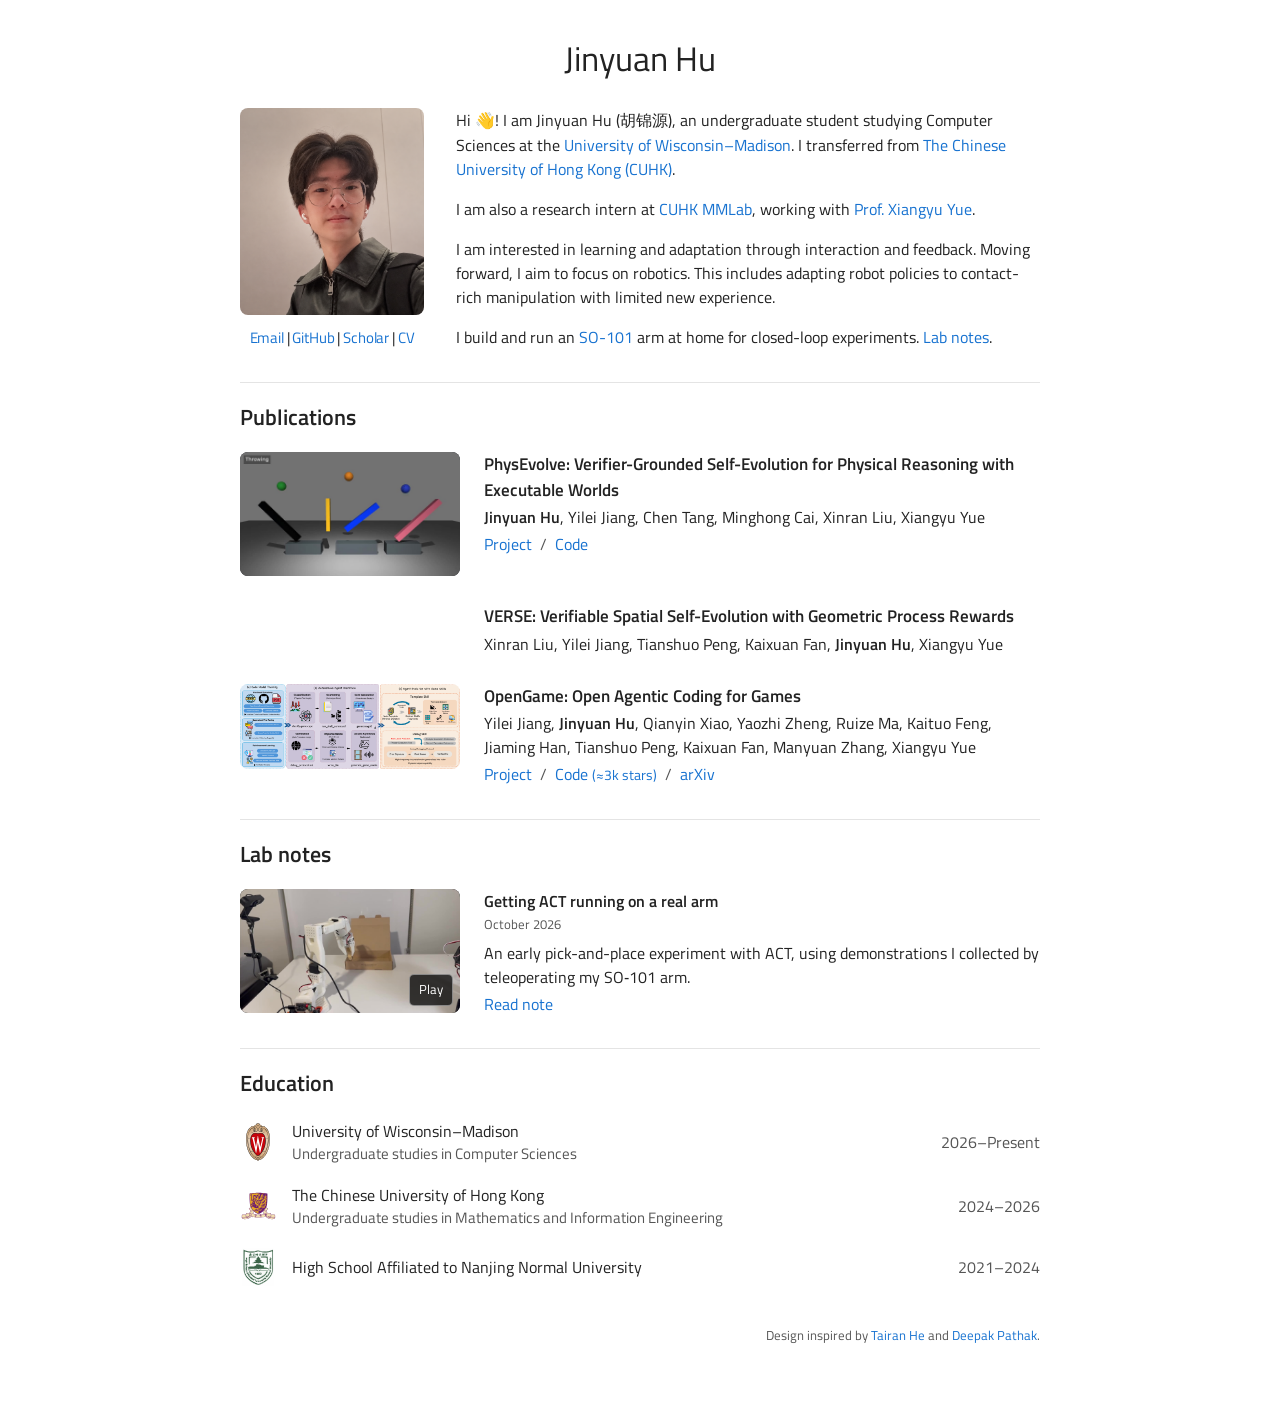
==== index.html @ 400b4111 "Keep lab note teaser compact and move details to its own page" ====
<!doctype html>
<html lang="en">
  <head>
    <meta charset="utf-8">
    <meta name="viewport" content="width=device-width, initial-scale=1">
    <meta name="description" content="Jinyuan Hu (胡锦源), undergraduate student in Computer Sciences at the University of Wisconsin–Madison. Publications, robotics lab notes, and education.">
    <meta name="color-scheme" content="light">
    <title>Jinyuan Hu | 胡锦源</title>
    <link rel="stylesheet" href="./style.css?v=20261027-note-page">
    <script src="./previews.js?v=20261027-note-page" defer></script>
  </head>
  <body>
    <main>
      <header class="profile">
        <h1><span class="english-name">Jinyuan Hu</span></h1>
        <div class="profile-content">
          <div class="profile-photo">
            <img class="portrait" src="./assets/jinyuan-hu-retouched.png" alt="Jinyuan Hu" width="1122" height="1402">
            <p class="contact"><a href="mailto:jhu489@wisc.edu">Email</a> <span aria-hidden="true">|</span> <a href="https://github.com/yelonhu">GitHub</a> <span aria-hidden="true">|</span> <a href="https://scholar.google.com/citations?user=PdNg6lgAAAAJ&amp;hl=en" aria-label="Google Scholar">Scholar</a> <span aria-hidden="true">|</span> <a href="./assets/cv.pdf?v=20261026">CV</a></p>
          </div>
          <div class="bio">
            <p>Hi <span aria-hidden="true">👋</span>! I am Jinyuan Hu (<span class="chinese-name" lang="zh-Hans">胡锦源</span>), an undergraduate student studying Computer Sciences at the <a href="https://www.wisc.edu/">University of Wisconsin–Madison</a>. I transferred from <a href="https://www.cuhk.edu.hk/english/">The Chinese University of Hong Kong (CUHK)</a>.</p>
            <p>I am also a research intern at <a href="https://mmlab.ie.cuhk.edu.hk/">CUHK MMLab</a>, working with <a href="https://xyue.io/">Prof. Xiangyu Yue</a>.</p>
            <p>I am interested in learning and adaptation through interaction and feedback. Moving forward, I aim to focus on robotics. This includes adapting robot policies to contact-rich manipulation with limited new experience.</p>
            <p class="hardware">I build and run an <a href="https://github.com/TheRobotStudio/SO-ARM100">SO-101</a> arm at home for closed-loop experiments. <a href="#lab-notes-heading">Lab notes</a>.</p>
          </div>
        </div>
      </header>

      <section aria-labelledby="publications-heading">
        <h2 id="publications-heading">Publications</h2>
        <!-- Preserve author order when updating these entries. -->
        <ul class="publications">
          <li>
            <article class="publication" aria-labelledby="physevolve-title">
              <div class="preview" data-preview data-label="PhysEvolve">
                <img class="preview-poster" src="./assets/physevolve-preview-poster.jpg" alt="PhysEvolve physical simulation preview" width="960" height="540" loading="lazy">
                <video id="physevolve-video" muted loop playsinline preload="none" poster="./assets/physevolve-preview-poster.jpg" data-src="./assets/physevolve-preview.mp4" aria-label="PhysEvolve physical simulation preview"></video>
                <button class="preview-toggle" type="button" aria-controls="physevolve-video" hidden>Play</button>
              </div>
              <div class="publication-info">
                <h3 id="physevolve-title">PhysEvolve: Verifier-Grounded Self-Evolution for Physical Reasoning with Executable Worlds</h3>
                <p class="authors"><strong>Jinyuan Hu</strong>, Yilei Jiang, Chen Tang, Minghong Cai, Xinran Liu, Xiangyu Yue</p>
                <p class="paper-links"><a href="https://yelonhu.github.io/physevolve-page/">Project</a> <span aria-hidden="true">/</span> <a href="https://github.com/yelonhu/PhysEvolve">Code</a></p>
              </div>
            </article>
          </li>
          <li>
            <article class="publication" aria-labelledby="verse-title">
              <div class="publication-info">
                <h3 id="verse-title">VERSE: Verifiable Spatial Self-Evolution with Geometric Process Rewards</h3>
                <p class="authors">Xinran Liu, Yilei Jiang, Tianshuo Peng, Kaixuan Fan, <strong>Jinyuan Hu</strong>, Xiangyu Yue</p>
              </div>
            </article>
          </li>
          <li>
            <article class="publication" aria-labelledby="opengame-title">
              <a class="preview preview-figure" href="./assets/opengame-main-figure.pdf" aria-label="View the full OpenGame method figure (PDF)">
                <img class="preview-poster" src="./assets/opengame-main-figure.png" alt="OpenGame overview: code model training, autonomous agent workflow, and game skill evolution" width="1600" height="619" loading="lazy" decoding="async">
              </a>
              <div class="publication-info">
                <h3 id="opengame-title">OpenGame: Open Agentic Coding for Games</h3>
                <p class="authors">Yilei Jiang, <strong>Jinyuan Hu</strong>, Qianyin Xiao, Yaozhi Zheng, Ruize Ma, Kaituo Feng, Jiaming Han, Tianshuo Peng, Kaixuan Fan, Manyuan Zhang, Xiangyu Yue</p>
                <p class="paper-links"><a href="https://yelonhu.github.io/OpenGame-landing-page/">Project</a> <span aria-hidden="true">/</span> <a href="https://github.com/leigest519/OpenGame">Code <small class="github-stars" aria-label="approximately three thousand GitHub stars">(≈3k stars)</small></a> <span aria-hidden="true">/</span> <a href="https://arxiv.org/abs/2604.18394" aria-label="OpenGame on arXiv">arXiv</a></p>
              </div>
            </article>
          </li>
        </ul>
      </section>

      <section class="lab-notes" aria-labelledby="lab-notes-heading">
        <h2 id="lab-notes-heading">Lab notes</h2>
        <article class="lab-note" aria-labelledby="so101-act-title">
          <div class="note-overview">
            <div class="preview" data-preview data-autoplay="false" data-label="SO-101 ACT">
              <img class="preview-poster" src="./assets/robotics/so101-act/pick-and-place.jpg" alt="SO-101 arm lifting an eraser toward a box" width="1280" height="720" loading="lazy">
              <video id="so101-video" muted playsinline preload="none" poster="./assets/robotics/so101-act/pick-and-place.jpg" data-src="./assets/robotics/so101-act/pick-and-place.mp4" aria-label="SO-101 ACT pick-and-place demonstration"></video>
              <button class="preview-toggle" type="button" aria-controls="so101-video" hidden>Play</button>
            </div>
            <div class="note-intro">
              <h3 id="so101-act-title">Getting ACT running on a real arm</h3>
              <p class="note-date"><time datetime="2026-10">October 2026</time></p>
              <p>An early pick-and-place experiment with ACT, using demonstrations I collected by teleoperating my SO&#8209;101 arm.</p>
              <p class="paper-links"><a href="./notes/so101-act.html">Read note</a></p>
            </div>
          </div>
        </article>
      </section>

      <section aria-labelledby="education-heading">
        <h2 id="education-heading">Education</h2>
        <ul class="education">
          <li>
            <img class="school-logo" src="./assets/logos/uw-madison.svg" alt="" width="36" height="38" loading="lazy">
            <div>
              <h3>University of Wisconsin–Madison</h3>
              <p>Undergraduate studies in Computer Sciences</p>
            </div>
            <p class="dates">2026–Present</p>
          </li>
          <li>
            <img class="school-logo" src="./assets/logos/cuhk.svg" alt="" width="36" height="38" loading="lazy">
            <div>
              <h3>The Chinese University of Hong Kong</h3>
              <p>Undergraduate studies in Mathematics and Information Engineering</p>
            </div>
            <p class="dates">2024–2026</p>
          </li>
          <li>
            <img class="school-logo" src="./assets/logos/nsfz.svg" alt="" width="36" height="38" loading="lazy">
            <div>
              <h3>High School Affiliated to Nanjing Normal University</h3>
            </div>
            <p class="dates">2021–2024</p>
          </li>
        </ul>
      </section>
      <footer class="site-footer">
        <p>Design inspired by <a href="https://tairanhe.com/">Tairan He</a> and <a href="https://www.cs.cmu.edu/~dpathak/">Deepak Pathak</a>.</p>
      </footer>
    </main>
  </body>
</html>
---- style.css ----
/* Titillium Web from Google Fonts; license: assets/fonts/OFL.txt. */
@font-face {
  font-family: "Titillium Web";
  src: url("./assets/fonts/TitilliumWeb-Regular.ttf") format("truetype");
  font-style: normal;
  font-weight: 400;
  font-display: swap;
}

@font-face {
  font-family: "Titillium Web";
  src: url("./assets/fonts/TitilliumWeb-SemiBold.ttf") format("truetype");
  font-style: normal;
  font-weight: 600;
  font-display: swap;
}

:root {
  color-scheme: light;
  font-family: "Titillium Web", Verdana, Helvetica, sans-serif;
  font-size: 16px;
  line-height: 1.5;
  color: #222;
  background: #fff;
  -webkit-text-size-adjust: 100%;
  text-size-adjust: 100%;
}

* {
  box-sizing: border-box;
}

body {
  margin: 0;
}

main {
  max-width: 848px;
  margin: 36px auto 56px;
  padding: 0 24px;
  overflow-wrap: break-word;
}

h1, h2, h3, p {
  margin: 0;
}

h1 {
  display: flex;
  align-items: baseline;
  justify-content: center;
  flex-wrap: wrap;
  gap: 4px 10px;
  margin-bottom: 28px;
  color: #222;
  font-family: "Titillium Web", Verdana, Helvetica, sans-serif;
  font-size: 34px;
  line-height: 1.3;
  font-weight: 400;
}

.english-name,
.chinese-name {
  white-space: nowrap;
}

.chinese-name {
  font-family: "Songti SC", "STSong", "Noto Serif CJK SC", "Noto Serif SC", "SimSun", serif;
  font-size: 1em;
  font-weight: 400;
  letter-spacing: 0;
  color: inherit;
}

.profile-content {
  display: grid;
  grid-template-columns: 184px minmax(0, 1fr);
  align-items: start;
  gap: 32px;
}

.profile-photo {
  width: 184px;
}

.contact {
  margin-top: 12px;
  text-align: center;
  font-size: 15px;
  letter-spacing: -0.01em;
}

.portrait {
  display: block;
  width: 100%;
  height: 207px;
  aspect-ratio: 8 / 9;
  object-fit: cover;
  object-position: center 35%;
  border-radius: 8px;
}

.bio p + p {
  margin-top: 16px;
}

a {
  color: #1772d0;
  text-decoration: none;
  text-underline-offset: 3px;
}

a:hover {
  text-decoration: underline;
}

a:focus-visible {
  outline: 2px solid #1772d0;
  outline-offset: 4px;
  border-radius: 2px;
  text-decoration: underline;
}

section {
  margin-top: 32px;
  padding-top: 20px;
  border-top: 1px solid #e4e4e4;
}

h2 {
  margin-bottom: 20px;
  color: #222;
  font-size: 22px;
  line-height: 1.35;
  font-weight: 600;
}

h3 {
  font-size: 16px;
  line-height: 1.5;
  font-weight: 600;
}

ul {
  margin: 0;
  padding: 0;
  list-style: none;
}

.publications li + li {
  margin-top: 28px;
}

.publication h3 {
  font-size: 17px;
}

.publication,
.note-overview {
  display: grid;
  grid-template-columns: 220px minmax(0, 1fr);
  align-items: start;
  gap: 24px;
}

.publication-info {
  grid-column: 2;
  min-width: 0;
}

.preview {
  position: relative;
  width: 100%;
  aspect-ratio: 16 / 9;
  overflow: hidden;
  border-radius: 8px;
  background: #191b20;
  isolation: isolate;
}

.preview-poster,
.preview video {
  display: block;
  position: absolute;
  inset: 0;
  width: 100%;
  height: 100%;
  object-fit: contain;
}

.preview video {
  visibility: hidden;
}

.preview.has-frame video {
  visibility: visible;
}

.preview-figure {
  display: block;
  aspect-ratio: 928 / 359;
  background: #fff;
}

.preview-figure:focus-visible {
  outline: 2px solid #1772d0;
  outline-offset: 4px;
}

.preview-toggle {
  position: absolute;
  right: 7px;
  bottom: 7px;
  min-width: 44px;
  min-height: 32px;
  padding: 3px 8px;
  border: 1px solid #ffffff70;
  border-radius: 5px;
  color: #fff;
  background: #111c;
  font: 13px/1.2 "Titillium Web", sans-serif;
  cursor: pointer;
}

.preview-toggle:hover {
  background: #111;
}

.preview-toggle:focus-visible {
  outline: 2px solid #fff;
  outline-offset: 2px;
}

@media (prefers-reduced-motion: reduce) {
  .preview:not([data-autoplay="false"]).has-frame video,
  .preview:not([data-autoplay="false"]) .preview-toggle {
    visibility: hidden;
  }
}

.authors {
  margin-top: 2px;
}

strong {
  font-weight: 600;
}

.venue {
  margin-top: 2px;
  color: #555;
  font-style: normal;
}

.paper-links {
  margin-top: 3px;
}

.paper-links span {
  margin: 0 4px;
  color: #555;
}

.github-stars {
  font-size: 0.9em;
  white-space: nowrap;
}

.note-media {
  min-width: 0;
  margin: 0;
}

.note-media video {
  display: block;
  width: 100%;
  height: auto;
  aspect-ratio: 16 / 9;
  border-radius: 8px;
  background: #191b20;
}

.note-media figcaption,
.note-date,
.note-footnote {
  color: #555;
  font-size: 13px;
  line-height: 1.5;
}

.note-media figcaption {
  margin-top: 6px;
}

.note-date {
  margin: 2px 0 6px;
}

.note-intro h3 {
  margin: 0;
}

.note-media video:focus-visible {
  outline: 2px solid #1772d0;
  outline-offset: 4px;
  border-radius: 2px;
}

.note-back {
  margin-bottom: 28px;
  font-size: 15px;
}

.note-page h1 {
  display: block;
  margin: 8px 0 14px;
  text-align: left;
  font-size: 28px;
}

.note-main-video {
  max-width: 600px;
  margin: 24px auto 0;
}

.note-earlier-video {
  max-width: 400px;
  margin-top: 20px;
}

.note-parameters {
  display: grid;
  grid-template-columns: 90px minmax(0, 1fr);
  gap: 14px 20px;
  margin: 0;
}

.note-parameters dt {
  color: #555;
}

.note-parameters dd {
  margin: 0;
}

.note-footnote {
  margin-top: 16px;
}

.education li {
  display: grid;
  grid-template-columns: 36px minmax(0, 1fr) auto;
  align-items: center;
  gap: 4px 16px;
}

.school-logo {
  display: block;
  width: 36px;
  height: 38px;
  object-fit: contain;
  justify-self: center;
}

.education li + li {
  margin-top: 18px;
}

.education li > div {
  min-width: 0;
}

.education h3 {
  font-weight: 400;
}

.education li > div > p {
  color: #555;
  font-size: 15px;
}

.dates {
  flex-shrink: 0;
  color: #555;
  font-variant-numeric: tabular-nums;
}

.site-footer {
  margin-top: 40px;
  color: #555;
  font-size: 13px;
  text-align: right;
}

@media (max-width: 600px) {
  .note-parameters {
    grid-template-columns: minmax(0, 1fr);
    gap: 4px;
  }

  .note-parameters dd + dt {
    margin-top: 10px;
  }

  .publication,
  .note-overview {
    grid-template-columns: minmax(0, 1fr);
    gap: 14px;
  }

  .publication-info {
    grid-column: 1;
  }

  .preview {
    max-width: 400px;
  }

  main {
    margin: 28px auto 40px;
    padding: 0 20px;
  }

  h1 {
    margin-bottom: 24px;
  }

  .education li {
    grid-template-columns: 36px minmax(0, 1fr);
    column-gap: 12px;
  }

  .school-logo {
    grid-row: span 2;
  }

  .education .dates {
    grid-column: 2;
  }

  .profile-content {
    grid-template-columns: minmax(0, 1fr);
    gap: 20px;
  }

  .profile-photo {
    justify-self: center;
  }
}
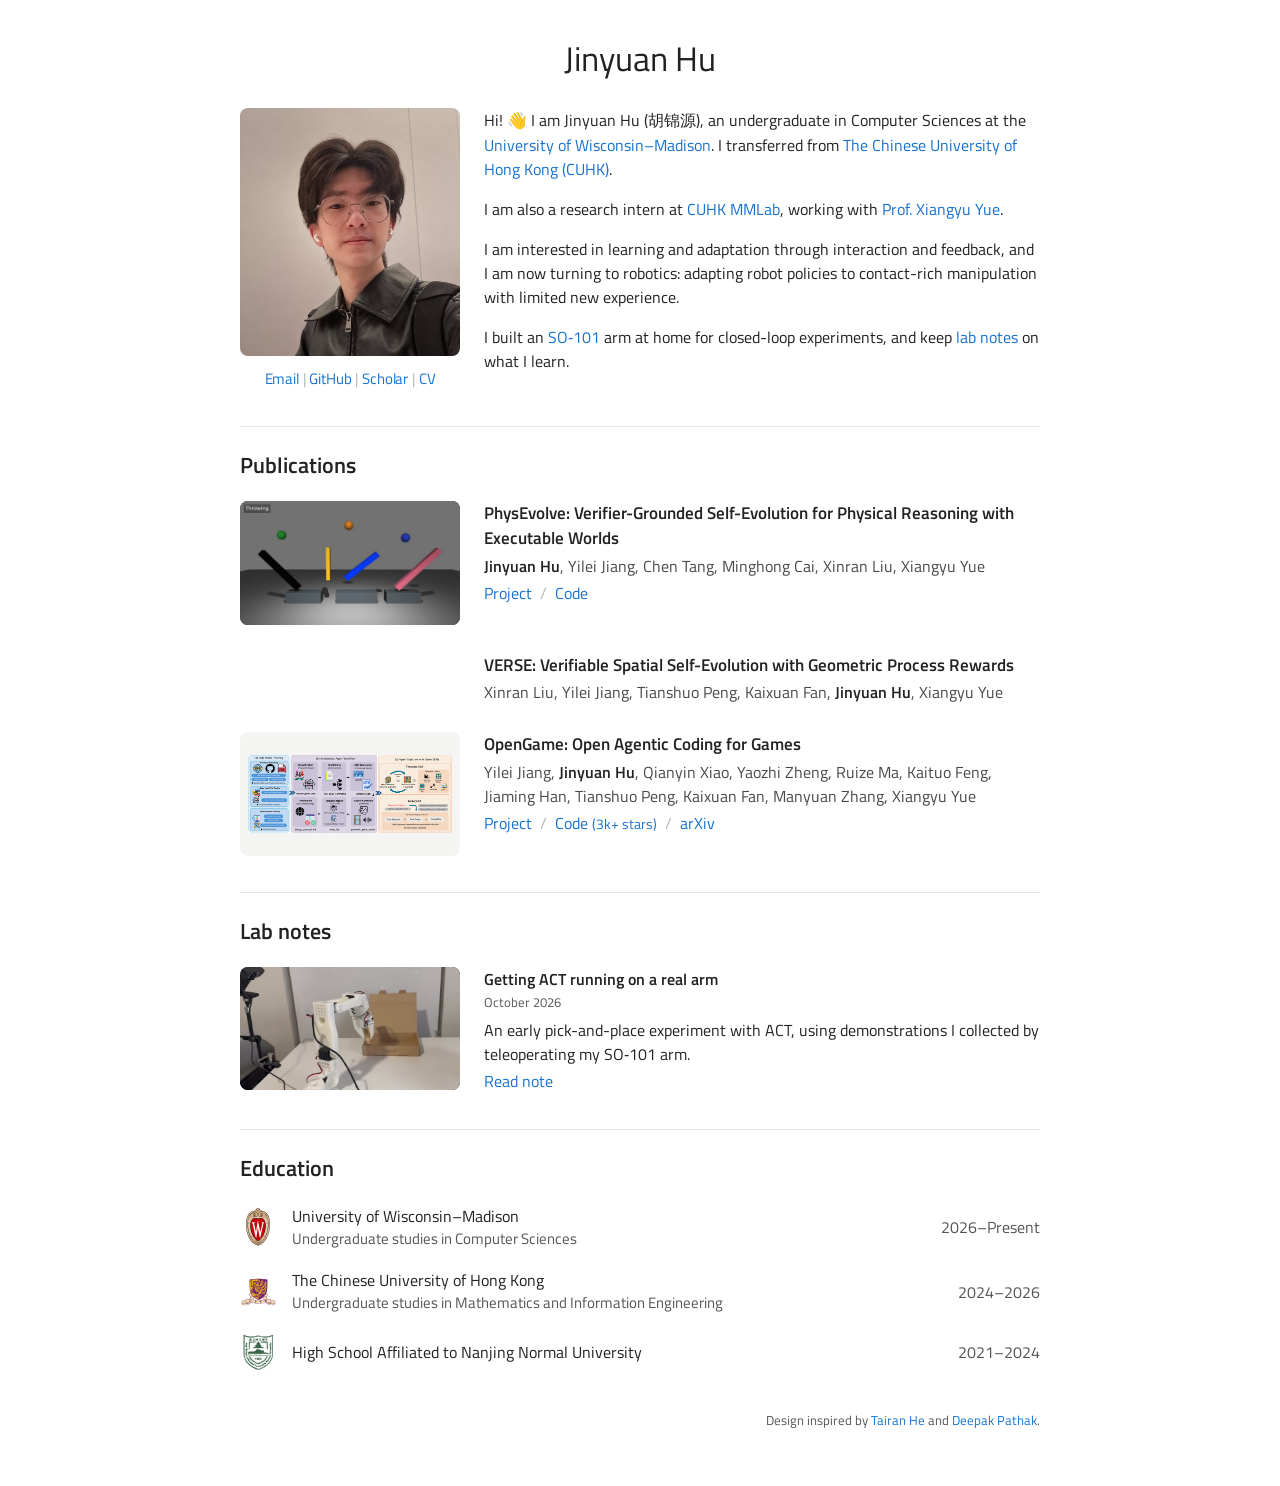
==== commit e058a47b: "Polish homepage layout, copy and media; remove unused assets - Share one 220px media column across p" ====
--- a/index.html
+++ b/index.html
@@ -3,11 +3,39 @@
   <head>
     <meta charset="utf-8">
     <meta name="viewport" content="width=device-width, initial-scale=1">
-    <meta name="description" content="Jinyuan Hu (胡锦源), undergraduate student in Computer Sciences at the University of Wisconsin–Madison. Publications, robotics lab notes, and education.">
+    <meta name="description" content="Jinyuan Hu (胡锦源), Computer Sciences undergraduate at the University of Wisconsin–Madison and research intern at CUHK MMLab. Publications, robotics lab notes, and education.">
     <meta name="color-scheme" content="light">
+    <meta name="theme-color" content="#ffffff">
     <title>Jinyuan Hu | 胡锦源</title>
-    <link rel="stylesheet" href="./style.css?v=20261027-note-page">
-    <script src="./previews.js?v=20261027-note-page" defer></script>
+    <link rel="canonical" href="https://yelonhu.github.io/">
+    <link rel="icon" href="./assets/icons/favicon-32.png" type="image/png" sizes="32x32">
+    <link rel="apple-touch-icon" href="./assets/icons/apple-touch-icon.png">
+    <meta property="og:type" content="profile">
+    <meta property="og:site_name" content="Jinyuan Hu">
+    <meta property="og:title" content="Jinyuan Hu | 胡锦源">
+    <meta property="og:description" content="Computer Sciences undergraduate at UW–Madison and research intern at CUHK MMLab.">
+    <meta property="og:url" content="https://yelonhu.github.io/">
+    <meta property="og:image" content="https://yelonhu.github.io/assets/share-card.jpg">
+    <meta property="og:image:width" content="1200">
+    <meta property="og:image:height" content="630">
+    <meta property="og:image:alt" content="Jinyuan Hu, Computer Sciences at UW–Madison and research intern at CUHK MMLab">
+    <meta name="twitter:card" content="summary_large_image">
+    <link rel="preload" href="./assets/fonts/TitilliumWeb-Regular.woff2" as="font" type="font/woff2" crossorigin>
+    <link rel="stylesheet" href="./style.css?v=20261027-polish">
+    <script src="./previews.js?v=20261027-polish" defer></script>
+    <script type="application/ld+json">
+      {
+        "@context": "https://schema.org",
+        "@type": "Person",
+        "name": "Jinyuan Hu",
+        "alternateName": "胡锦源",
+        "url": "https://yelonhu.github.io/",
+        "image": "https://yelonhu.github.io/assets/jinyuan-hu-660.jpg",
+        "email": "mailto:jhu489@wisc.edu",
+        "affiliation": { "@type": "CollegeOrUniversity", "name": "University of Wisconsin–Madison" },
+        "sameAs": ["https://github.com/yelonhu", "https://scholar.google.com/citations?user=PdNg6lgAAAAJ"]
+      }
+    </script>
   </head>
   <body>
     <main>
@@ -15,14 +43,14 @@
         <h1><span class="english-name">Jinyuan Hu</span></h1>
         <div class="profile-content">
           <div class="profile-photo">
-            <img class="portrait" src="./assets/jinyuan-hu-retouched.png" alt="Jinyuan Hu" width="1122" height="1402">
+            <img class="portrait" src="./assets/jinyuan-hu-440.jpg" srcset="./assets/jinyuan-hu-440.jpg 440w, ./assets/jinyuan-hu-660.jpg 660w" sizes="220px" alt="Jinyuan Hu" width="440" height="495" fetchpriority="high">
             <p class="contact"><a href="mailto:jhu489@wisc.edu">Email</a> <span aria-hidden="true">|</span> <a href="https://github.com/yelonhu">GitHub</a> <span aria-hidden="true">|</span> <a href="https://scholar.google.com/citations?user=PdNg6lgAAAAJ&amp;hl=en" aria-label="Google Scholar">Scholar</a> <span aria-hidden="true">|</span> <a href="./assets/cv.pdf?v=20261026">CV</a></p>
           </div>
           <div class="bio">
-            <p>Hi <span aria-hidden="true">👋</span>! I am Jinyuan Hu (<span class="chinese-name" lang="zh-Hans">胡锦源</span>), an undergraduate student studying Computer Sciences at the <a href="https://www.wisc.edu/">University of Wisconsin–Madison</a>. I transferred from <a href="https://www.cuhk.edu.hk/english/">The Chinese University of Hong Kong (CUHK)</a>.</p>
+            <p>Hi! <span aria-hidden="true">👋</span> I am Jinyuan Hu (<span class="chinese-name" lang="zh-Hans">胡锦源</span>), an undergraduate in Computer Sciences at the <a href="https://www.wisc.edu/">University of Wisconsin–Madison</a>. I transferred from <a href="https://www.cuhk.edu.hk/english/">The Chinese University of Hong Kong (CUHK)</a>.</p>
             <p>I am also a research intern at <a href="https://mmlab.ie.cuhk.edu.hk/">CUHK MMLab</a>, working with <a href="https://xyue.io/">Prof. Xiangyu Yue</a>.</p>
-            <p>I am interested in learning and adaptation through interaction and feedback. Moving forward, I aim to focus on robotics. This includes adapting robot policies to contact-rich manipulation with limited new experience.</p>
-            <p class="hardware">I build and run an <a href="https://github.com/TheRobotStudio/SO-ARM100">SO-101</a> arm at home for closed-loop experiments. <a href="#lab-notes-heading">Lab notes</a>.</p>
+            <p>I am interested in learning and adaptation through interaction and feedback, and I am now turning to robotics: adapting robot policies to contact-rich manipulation with limited new experience.</p>
+            <p class="hardware">I built an <a href="https://github.com/TheRobotStudio/SO-ARM100">SO&#8209;101</a> arm at home for closed-loop experiments, and keep <a href="#lab-notes-heading">lab notes</a> on what I learn.</p>
           </div>
         </div>
       </header>
@@ -39,7 +67,7 @@
                 <button class="preview-toggle" type="button" aria-controls="physevolve-video" hidden>Play</button>
               </div>
               <div class="publication-info">
-                <h3 id="physevolve-title">PhysEvolve: Verifier-Grounded Self-Evolution for Physical Reasoning with Executable Worlds</h3>
+                <h3 id="physevolve-title"><a href="https://yelonhu.github.io/physevolve-page/">PhysEvolve: Verifier-Grounded Self-Evolution for Physical Reasoning with Executable Worlds</a></h3>
                 <p class="authors"><strong>Jinyuan Hu</strong>, Yilei Jiang, Chen Tang, Minghong Cai, Xinran Liu, Xiangyu Yue</p>
                 <p class="paper-links"><a href="https://yelonhu.github.io/physevolve-page/">Project</a> <span aria-hidden="true">/</span> <a href="https://github.com/yelonhu/PhysEvolve">Code</a></p>
               </div>
@@ -59,9 +87,9 @@
                 <img class="preview-poster" src="./assets/opengame-main-figure.png" alt="OpenGame overview: code model training, autonomous agent workflow, and game skill evolution" width="1600" height="619" loading="lazy" decoding="async">
               </a>
               <div class="publication-info">
-                <h3 id="opengame-title">OpenGame: Open Agentic Coding for Games</h3>
+                <h3 id="opengame-title"><a href="https://yelonhu.github.io/OpenGame-landing-page/">OpenGame: Open Agentic Coding for Games</a></h3>
                 <p class="authors">Yilei Jiang, <strong>Jinyuan Hu</strong>, Qianyin Xiao, Yaozhi Zheng, Ruize Ma, Kaituo Feng, Jiaming Han, Tianshuo Peng, Kaixuan Fan, Manyuan Zhang, Xiangyu Yue</p>
-                <p class="paper-links"><a href="https://yelonhu.github.io/OpenGame-landing-page/">Project</a> <span aria-hidden="true">/</span> <a href="https://github.com/leigest519/OpenGame">Code <small class="github-stars" aria-label="approximately three thousand GitHub stars">(≈3k stars)</small></a> <span aria-hidden="true">/</span> <a href="https://arxiv.org/abs/2604.18394" aria-label="OpenGame on arXiv">arXiv</a></p>
+                <p class="paper-links"><a href="https://yelonhu.github.io/OpenGame-landing-page/">Project</a> <span aria-hidden="true">/</span> <a href="https://github.com/leigest519/OpenGame">Code <small class="github-stars" aria-label="over three thousand GitHub stars">(3k+ stars)</small></a> <span aria-hidden="true">/</span> <a href="https://arxiv.org/abs/2604.18394" aria-label="OpenGame on arXiv">arXiv</a></p>
               </div>
             </article>
           </li>
@@ -72,13 +100,13 @@
         <h2 id="lab-notes-heading">Lab notes</h2>
         <article class="lab-note" aria-labelledby="so101-act-title">
           <div class="note-overview">
-            <div class="preview" data-preview data-autoplay="false" data-label="SO-101 ACT">
-              <img class="preview-poster" src="./assets/robotics/so101-act/pick-and-place.jpg" alt="SO-101 arm lifting an eraser toward a box" width="1280" height="720" loading="lazy">
-              <video id="so101-video" muted playsinline preload="none" poster="./assets/robotics/so101-act/pick-and-place.jpg" data-src="./assets/robotics/so101-act/pick-and-place.mp4" aria-label="SO-101 ACT pick-and-place demonstration"></video>
+            <div class="preview" data-preview data-label="SO-101 ACT">
+              <img class="preview-poster" src="./assets/robotics/so101-act/teaser.jpg" alt="SO-101 arm carrying an eraser over a box" width="640" height="360" loading="lazy">
+              <video id="so101-video" muted loop playsinline preload="none" poster="./assets/robotics/so101-act/teaser.jpg" data-src="./assets/robotics/so101-act/teaser.mp4" aria-label="SO-101 ACT pick-and-place run, 1× speed"></video>
               <button class="preview-toggle" type="button" aria-controls="so101-video" hidden>Play</button>
             </div>
             <div class="note-intro">
-              <h3 id="so101-act-title">Getting ACT running on a real arm</h3>
+              <h3 id="so101-act-title"><a href="./notes/so101-act.html">Getting ACT running on a real arm</a></h3>
               <p class="note-date"><time datetime="2026-10">October 2026</time></p>
               <p>An early pick-and-place experiment with ACT, using demonstrations I collected by teleoperating my SO&#8209;101 arm.</p>
               <p class="paper-links"><a href="./notes/so101-act.html">Read note</a></p>
--- a/style.css
+++ b/style.css
@@ -1,7 +1,8 @@
 /* Titillium Web from Google Fonts; license: assets/fonts/OFL.txt. */
 @font-face {
   font-family: "Titillium Web";
-  src: url("./assets/fonts/TitilliumWeb-Regular.ttf") format("truetype");
+  src: url("./assets/fonts/TitilliumWeb-Regular.woff2") format("woff2"),
+    url("./assets/fonts/TitilliumWeb-Regular.ttf") format("truetype");
   font-style: normal;
   font-weight: 400;
   font-display: swap;
@@ -9,13 +10,16 @@
 
 @font-face {
   font-family: "Titillium Web";
-  src: url("./assets/fonts/TitilliumWeb-SemiBold.ttf") format("truetype");
+  src: url("./assets/fonts/TitilliumWeb-SemiBold.woff2") format("woff2"),
+    url("./assets/fonts/TitilliumWeb-SemiBold.ttf") format("truetype");
   font-style: normal;
   font-weight: 600;
   font-display: swap;
 }
 
 :root {
+  --media-width: 220px;
+  --media-gap: 24px;
   color-scheme: light;
   font-family: "Titillium Web", Verdana, Helvetica, sans-serif;
   font-size: 16px;
@@ -32,6 +36,12 @@
 
 body {
   margin: 0;
+}
+
+@media (prefers-reduced-motion: no-preference) {
+  html {
+    scroll-behavior: smooth;
+  }
 }
 
 main {
@@ -74,13 +84,13 @@
 
 .profile-content {
   display: grid;
-  grid-template-columns: 184px minmax(0, 1fr);
+  grid-template-columns: var(--media-width) minmax(0, 1fr);
   align-items: start;
-  gap: 32px;
+  gap: var(--media-gap);
 }
 
 .profile-photo {
-  width: 184px;
+  width: var(--media-width);
 }
 
 .contact {
@@ -90,13 +100,17 @@
   letter-spacing: -0.01em;
 }
 
+.contact span {
+  margin: 0 1px;
+  color: #b4b4b4;
+}
+
 .portrait {
   display: block;
   width: 100%;
-  height: 207px;
+  height: auto;
   aspect-ratio: 8 / 9;
   object-fit: cover;
-  object-position: center 35%;
   border-radius: 8px;
 }
 
@@ -122,12 +136,13 @@
 }
 
 section {
-  margin-top: 32px;
-  padding-top: 20px;
-  border-top: 1px solid #e4e4e4;
+  margin-top: 36px;
+  padding-top: 24px;
+  border-top: 1px solid #e8e8e8;
 }
 
 h2 {
+  scroll-margin-top: 24px;
   margin-bottom: 20px;
   color: #222;
   font-size: 22px;
@@ -155,12 +170,17 @@
   font-size: 17px;
 }
 
+.publication h3 a,
+.note-intro h3 a {
+  color: inherit;
+}
+
 .publication,
 .note-overview {
   display: grid;
-  grid-template-columns: 220px minmax(0, 1fr);
+  grid-template-columns: var(--media-width) minmax(0, 1fr);
   align-items: start;
-  gap: 24px;
+  gap: var(--media-gap);
 }
 
 .publication-info {
@@ -196,10 +216,16 @@
   visibility: visible;
 }
 
+/* Wide figures sit on a mat so every thumbnail keeps the same 16:9 box. */
 .preview-figure {
   display: block;
-  aspect-ratio: 928 / 359;
-  background: #fff;
+  background: #f4f4f2;
+}
+
+.preview-figure .preview-poster {
+  inset: 8px;
+  width: calc(100% - 16px);
+  height: calc(100% - 16px);
 }
 
 .preview-figure:focus-visible {
@@ -209,21 +235,48 @@
 
 .preview-toggle {
   position: absolute;
-  right: 7px;
-  bottom: 7px;
-  min-width: 44px;
-  min-height: 32px;
-  padding: 3px 8px;
-  border: 1px solid #ffffff70;
-  border-radius: 5px;
+  right: 8px;
+  bottom: 8px;
+  width: 30px;
+  height: 30px;
+  padding: 0;
+  border: 0;
+  border-radius: 50%;
   color: #fff;
-  background: #111c;
-  font: 13px/1.2 "Titillium Web", sans-serif;
+  background: rgb(20 20 20 / 0.5);
+  -webkit-backdrop-filter: blur(6px);
+  backdrop-filter: blur(6px);
+  font-size: 0;
+  opacity: 0.8;
   cursor: pointer;
+  transition: opacity 0.15s ease, background-color 0.15s ease;
+}
+
+.preview-toggle::before {
+  content: "";
+  position: absolute;
+  inset: 0;
+  width: 10px;
+  height: 11px;
+  margin: auto;
+  border-inline: 3px solid currentColor;
+}
+
+.preview-toggle[data-action="play"]::before {
+  width: 10px;
+  border: 0;
+  background: currentColor;
+  clip-path: polygon(0 0, 100% 50%, 0 100%);
+  translate: 1px 0;
+}
+
+.preview:hover .preview-toggle,
+.preview-toggle:focus-visible {
+  opacity: 1;
 }
 
 .preview-toggle:hover {
-  background: #111;
+  background: rgb(20 20 20 / 0.75);
 }
 
 .preview-toggle:focus-visible {
@@ -240,6 +293,11 @@
 
 .authors {
   margin-top: 2px;
+  color: #4a4a4a;
+}
+
+.authors strong {
+  color: #222;
 }
 
 strong {
@@ -258,7 +316,7 @@
 
 .paper-links span {
   margin: 0 4px;
-  color: #555;
+  color: #b4b4b4;
 }
 
 .github-stars {
@@ -319,8 +377,8 @@
 }
 
 .note-main-video {
-  max-width: 600px;
-  margin: 24px auto 0;
+  max-width: 640px;
+  margin-top: 24px;
 }
 
 .note-earlier-video {
@@ -416,6 +474,18 @@
     max-width: 400px;
   }
 
+  /* Stacked entries have no shared column to match, so show the figure whole. */
+  .preview-figure {
+    aspect-ratio: 928 / 359;
+    background: #fff;
+  }
+
+  .preview-figure .preview-poster {
+    inset: 0;
+    width: 100%;
+    height: 100%;
+  }
+
   main {
     margin: 28px auto 40px;
     padding: 0 20px;
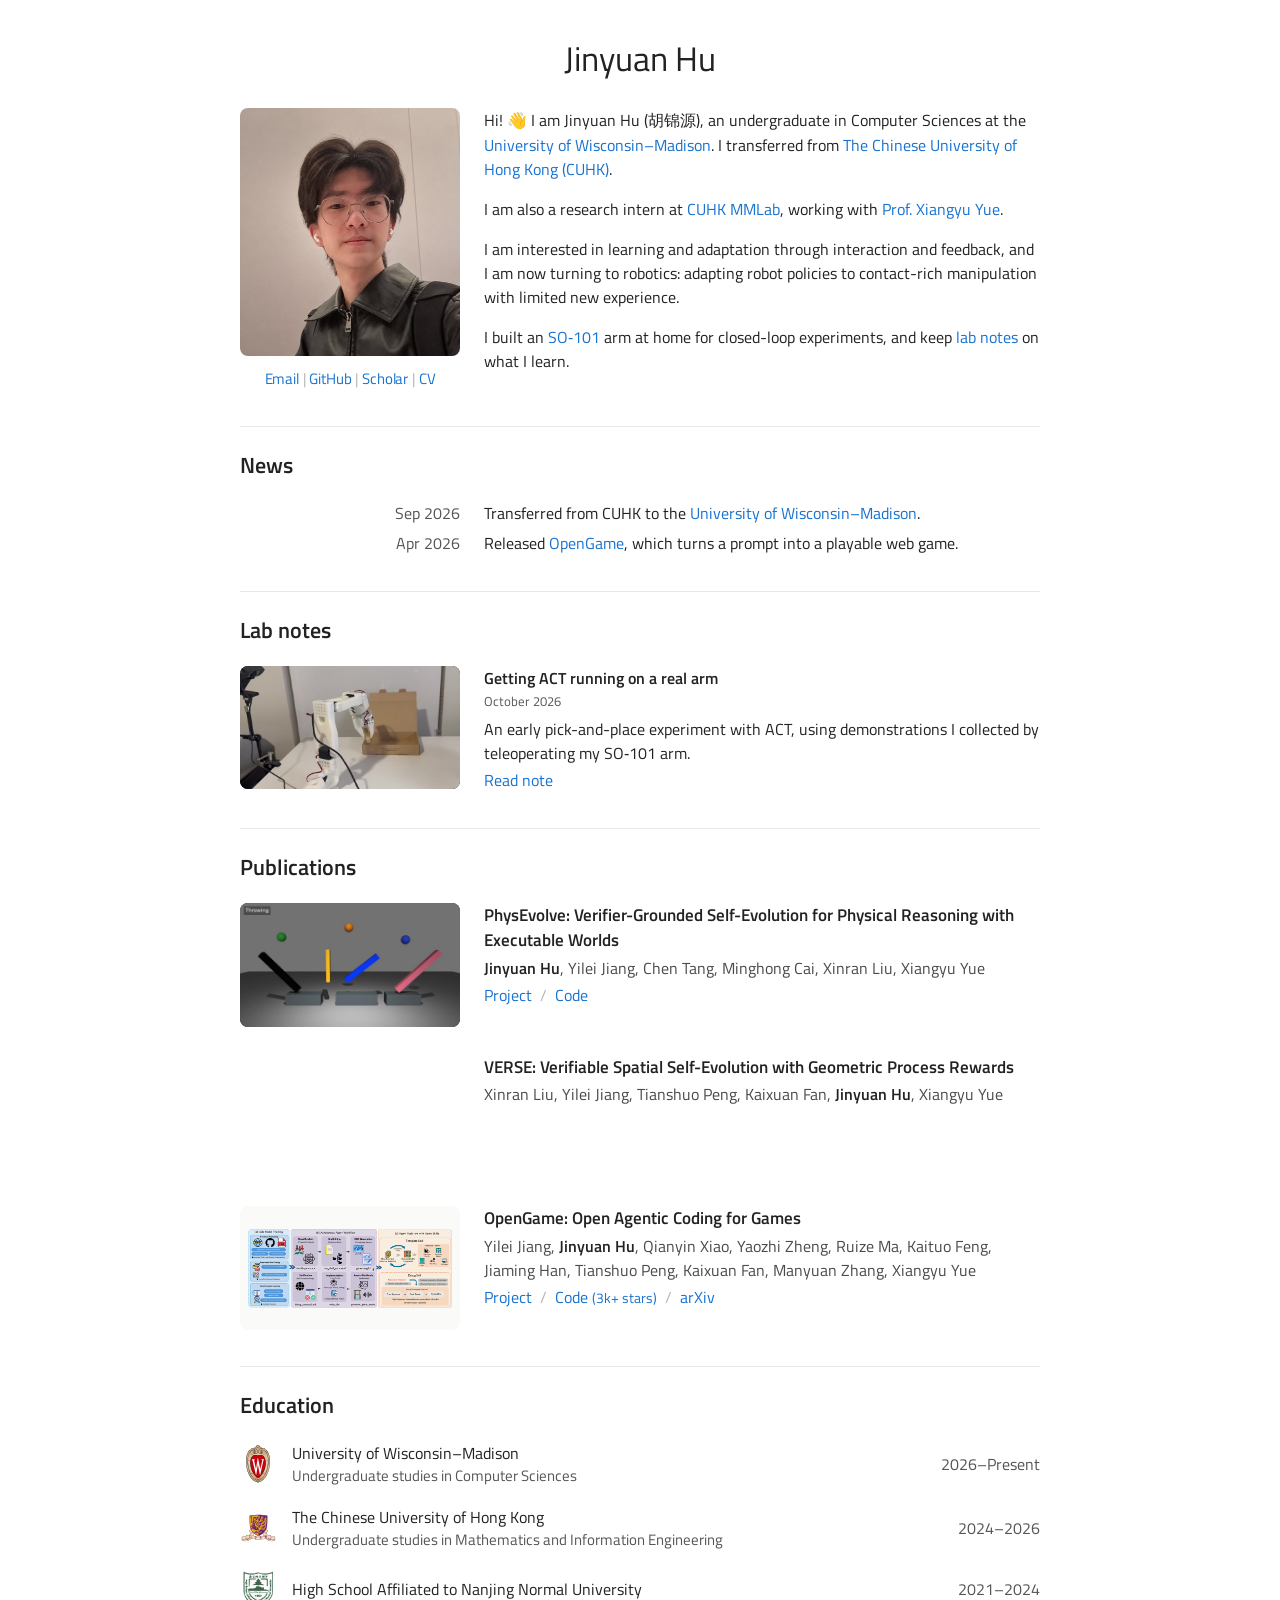
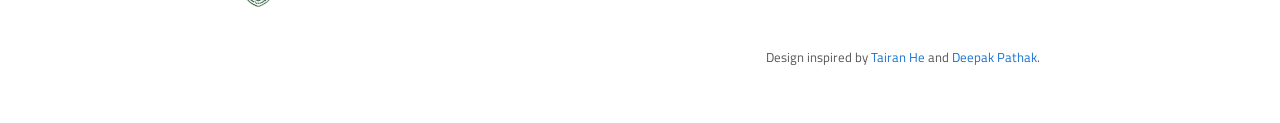
==== commit 9f93f619: "Add News, reorder sections, owl favicon and crest cleanup - Add a two-item News section with dates h" ====
--- a/index.html
+++ b/index.html
@@ -8,7 +8,8 @@
     <meta name="theme-color" content="#ffffff">
     <title>Jinyuan Hu | 胡锦源</title>
     <link rel="canonical" href="https://yelonhu.github.io/">
-    <link rel="icon" href="./assets/icons/favicon-32.png" type="image/png" sizes="32x32">
+    <link rel="icon" href="./favicon.ico" sizes="32x32">
+    <link rel="icon" href="./assets/icons/favicon.svg" type="image/svg+xml">
     <link rel="apple-touch-icon" href="./assets/icons/apple-touch-icon.png">
     <meta property="og:type" content="profile">
     <meta property="og:site_name" content="Jinyuan Hu">
@@ -21,8 +22,8 @@
     <meta property="og:image:alt" content="Jinyuan Hu, Computer Sciences at UW–Madison and research intern at CUHK MMLab">
     <meta name="twitter:card" content="summary_large_image">
     <link rel="preload" href="./assets/fonts/TitilliumWeb-Regular.woff2" as="font" type="font/woff2" crossorigin>
-    <link rel="stylesheet" href="./style.css?v=20261027-polish">
-    <script src="./previews.js?v=20261027-polish" defer></script>
+    <link rel="stylesheet" href="./style.css?v=20261027-news">
+    <script src="./previews.js?v=20261027-news" defer></script>
     <script type="application/ld+json">
       {
         "@context": "https://schema.org",
@@ -44,7 +45,7 @@
         <div class="profile-content">
           <div class="profile-photo">
             <img class="portrait" src="./assets/jinyuan-hu-440.jpg" srcset="./assets/jinyuan-hu-440.jpg 440w, ./assets/jinyuan-hu-660.jpg 660w" sizes="220px" alt="Jinyuan Hu" width="440" height="495" fetchpriority="high">
-            <p class="contact"><a href="mailto:jhu489@wisc.edu">Email</a> <span aria-hidden="true">|</span> <a href="https://github.com/yelonhu">GitHub</a> <span aria-hidden="true">|</span> <a href="https://scholar.google.com/citations?user=PdNg6lgAAAAJ&amp;hl=en" aria-label="Google Scholar">Scholar</a> <span aria-hidden="true">|</span> <a href="./assets/cv.pdf?v=20261026">CV</a></p>
+            <p class="contact"><a href="mailto:jhu489@wisc.edu">Email</a> <span aria-hidden="true">|</span> <a href="https://github.com/yelonhu">GitHub</a> <span aria-hidden="true">|</span> <a href="https://scholar.google.com/citations?user=PdNg6lgAAAAJ&amp;hl=en" aria-label="Google Scholar">Scholar</a> <span aria-hidden="true">|</span> <a href="./assets/cv.pdf?v=20261026">CV</a><!-- <span aria-hidden="true">|</span> <a href="https://x.com/hujinyuan11" aria-label="X (@hujinyuan11)">X</a> --></p>
           </div>
           <div class="bio">
             <p>Hi! <span aria-hidden="true">👋</span> I am Jinyuan Hu (<span class="chinese-name" lang="zh-Hans">胡锦源</span>), an undergraduate in Computer Sciences at the <a href="https://www.wisc.edu/">University of Wisconsin–Madison</a>. I transferred from <a href="https://www.cuhk.edu.hk/english/">The Chinese University of Hong Kong (CUHK)</a>.</p>
@@ -54,6 +55,33 @@
           </div>
         </div>
       </header>
+
+      <section aria-labelledby="news-heading">
+        <h2 id="news-heading">News</h2>
+        <ul class="news">
+          <li><time datetime="2026-09">Sep 2026</time> <p>Transferred from CUHK to the <a href="https://www.wisc.edu/">University of Wisconsin–Madison</a>.</p></li>
+          <li><time datetime="2026-04-21">Apr 2026</time> <p>Released <a href="https://github.com/leigest519/OpenGame">OpenGame</a>, which turns a prompt into a playable web game.</p></li>
+        </ul>
+      </section>
+
+      <section class="lab-notes" aria-labelledby="lab-notes-heading">
+        <h2 id="lab-notes-heading">Lab notes</h2>
+        <article class="lab-note" aria-labelledby="so101-act-title">
+          <div class="note-overview">
+            <div class="preview" data-preview data-label="SO-101 ACT">
+              <img class="preview-poster" src="./assets/robotics/so101-act/teaser.jpg" alt="SO-101 arm carrying an eraser over a box" width="640" height="360" loading="lazy">
+              <video id="so101-video" muted loop playsinline preload="none" poster="./assets/robotics/so101-act/teaser.jpg" data-src="./assets/robotics/so101-act/teaser.mp4" aria-label="SO-101 ACT pick-and-place run, 1× speed"></video>
+              <button class="preview-toggle" type="button" aria-controls="so101-video" hidden>Play</button>
+            </div>
+            <div class="note-intro">
+              <h3 id="so101-act-title"><a href="./notes/so101-act.html">Getting ACT running on a real arm</a></h3>
+              <p class="note-date"><time datetime="2026-10">October 2026</time></p>
+              <p>An early pick-and-place experiment with ACT, using demonstrations I collected by teleoperating my SO&#8209;101 arm.</p>
+              <p class="paper-links"><a href="./notes/so101-act.html">Read note</a></p>
+            </div>
+          </div>
+        </article>
+      </section>
 
       <section aria-labelledby="publications-heading">
         <h2 id="publications-heading">Publications</h2>
@@ -75,6 +103,7 @@
           </li>
           <li>
             <article class="publication" aria-labelledby="verse-title">
+              <div class="preview preview-empty" aria-hidden="true"></div>
               <div class="publication-info">
                 <h3 id="verse-title">VERSE: Verifiable Spatial Self-Evolution with Geometric Process Rewards</h3>
                 <p class="authors">Xinran Liu, Yilei Jiang, Tianshuo Peng, Kaixuan Fan, <strong>Jinyuan Hu</strong>, Xiangyu Yue</p>
@@ -94,25 +123,6 @@
             </article>
           </li>
         </ul>
-      </section>
-
-      <section class="lab-notes" aria-labelledby="lab-notes-heading">
-        <h2 id="lab-notes-heading">Lab notes</h2>
-        <article class="lab-note" aria-labelledby="so101-act-title">
-          <div class="note-overview">
-            <div class="preview" data-preview data-label="SO-101 ACT">
-              <img class="preview-poster" src="./assets/robotics/so101-act/teaser.jpg" alt="SO-101 arm carrying an eraser over a box" width="640" height="360" loading="lazy">
-              <video id="so101-video" muted loop playsinline preload="none" poster="./assets/robotics/so101-act/teaser.jpg" data-src="./assets/robotics/so101-act/teaser.mp4" aria-label="SO-101 ACT pick-and-place run, 1× speed"></video>
-              <button class="preview-toggle" type="button" aria-controls="so101-video" hidden>Play</button>
-            </div>
-            <div class="note-intro">
-              <h3 id="so101-act-title"><a href="./notes/so101-act.html">Getting ACT running on a real arm</a></h3>
-              <p class="note-date"><time datetime="2026-10">October 2026</time></p>
-              <p>An early pick-and-place experiment with ACT, using demonstrations I collected by teleoperating my SO&#8209;101 arm.</p>
-              <p class="paper-links"><a href="./notes/so101-act.html">Read note</a></p>
-            </div>
-          </div>
-        </article>
       </section>
 
       <section aria-labelledby="education-heading">
--- a/style.css
+++ b/style.css
@@ -162,6 +162,24 @@
   list-style: none;
 }
 
+/* Dates hang in the media column so news text shares the page's text edge. */
+.news li {
+  display: grid;
+  grid-template-columns: var(--media-width) minmax(0, 1fr);
+  gap: var(--media-gap);
+}
+
+.news li + li {
+  margin-top: 6px;
+}
+
+.news time {
+  color: #555;
+  font-variant-numeric: tabular-nums;
+  white-space: nowrap;
+  text-align: right;
+}
+
 .publications li + li {
   margin-top: 28px;
 }
@@ -219,7 +237,11 @@
 /* Wide figures sit on a mat so every thumbnail keeps the same 16:9 box. */
 .preview-figure {
   display: block;
-  background: #f4f4f2;
+  background: #fafaf9;
+}
+
+.preview-empty {
+  background: none;
 }
 
 .preview-figure .preview-poster {
@@ -474,6 +496,19 @@
     max-width: 400px;
   }
 
+  .preview-empty {
+    display: none;
+  }
+
+  .news li {
+    grid-template-columns: 72px minmax(0, 1fr);
+    gap: 12px;
+  }
+
+  .news time {
+    text-align: left;
+  }
+
   /* Stacked entries have no shared column to match, so show the figure whole. */
   .preview-figure {
     aspect-ratio: 928 / 359;
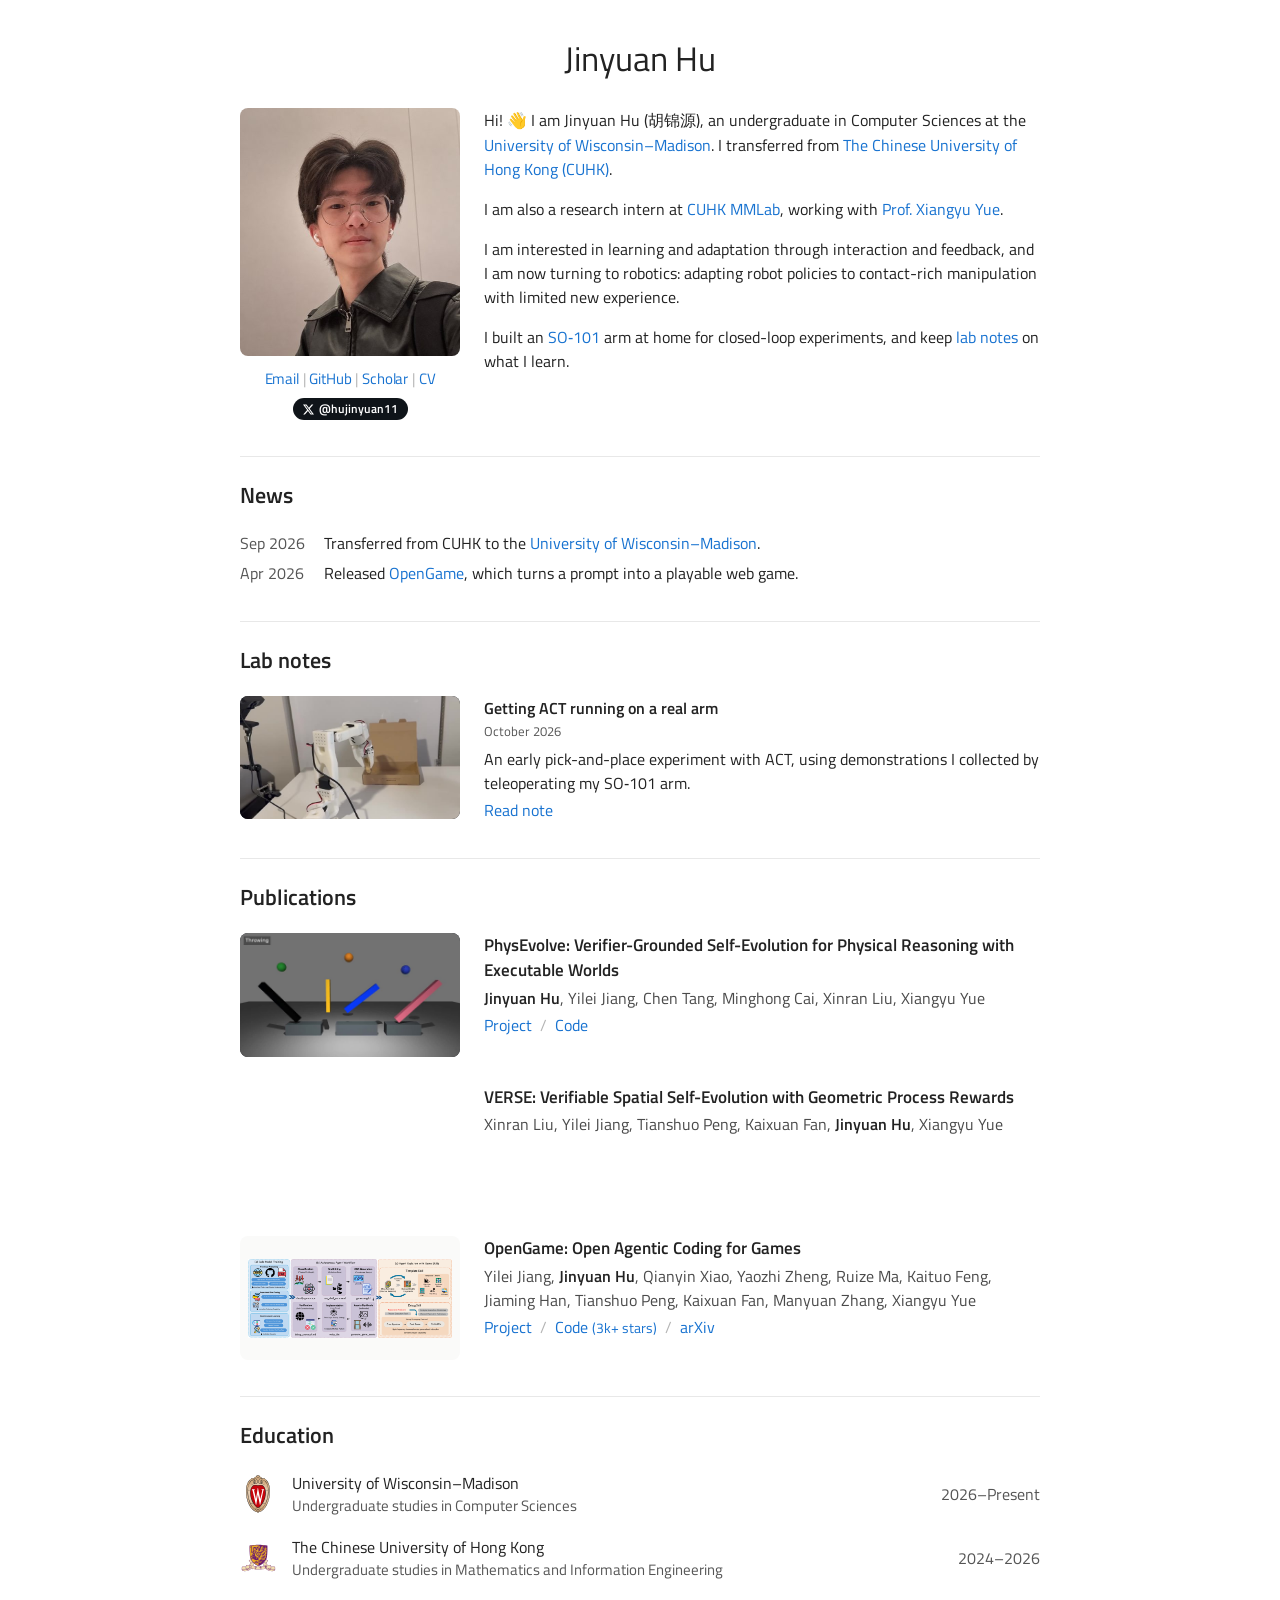
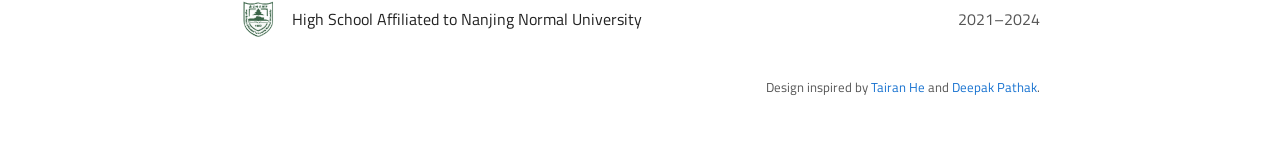
==== commit f5530340: "Compact News dates, show X handle, outline the owl favicon - Put News dates right before their text " ====
--- a/index.html
+++ b/index.html
@@ -22,8 +22,8 @@
     <meta property="og:image:alt" content="Jinyuan Hu, Computer Sciences at UW–Madison and research intern at CUHK MMLab">
     <meta name="twitter:card" content="summary_large_image">
     <link rel="preload" href="./assets/fonts/TitilliumWeb-Regular.woff2" as="font" type="font/woff2" crossorigin>
-    <link rel="stylesheet" href="./style.css?v=20261027-news">
-    <script src="./previews.js?v=20261027-news" defer></script>
+    <link rel="stylesheet" href="./style.css?v=20261027-x">
+    <script src="./previews.js?v=20261027-x" defer></script>
     <script type="application/ld+json">
       {
         "@context": "https://schema.org",
@@ -45,7 +45,9 @@
         <div class="profile-content">
           <div class="profile-photo">
             <img class="portrait" src="./assets/jinyuan-hu-440.jpg" srcset="./assets/jinyuan-hu-440.jpg 440w, ./assets/jinyuan-hu-660.jpg 660w" sizes="220px" alt="Jinyuan Hu" width="440" height="495" fetchpriority="high">
-            <p class="contact"><a href="mailto:jhu489@wisc.edu">Email</a> <span aria-hidden="true">|</span> <a href="https://github.com/yelonhu">GitHub</a> <span aria-hidden="true">|</span> <a href="https://scholar.google.com/citations?user=PdNg6lgAAAAJ&amp;hl=en" aria-label="Google Scholar">Scholar</a> <span aria-hidden="true">|</span> <a href="./assets/cv.pdf?v=20261026">CV</a><!-- <span aria-hidden="true">|</span> <a href="https://x.com/hujinyuan11" aria-label="X (@hujinyuan11)">X</a> --></p>
+            <p class="contact"><a href="mailto:jhu489@wisc.edu">Email</a> <span aria-hidden="true">|</span> <a href="https://github.com/yelonhu">GitHub</a> <span aria-hidden="true">|</span> <a href="https://scholar.google.com/citations?user=PdNg6lgAAAAJ&amp;hl=en" aria-label="Google Scholar">Scholar</a> <span aria-hidden="true">|</span> <a href="./assets/cv.pdf?v=20261026">CV</a></p>
+            <!-- Not linked until the account is public. -->
+            <p class="x-handle"><span><svg role="img" aria-label="X" viewBox="0 0 24 24"><path d="M18.901 1.153h3.68l-8.04 9.19L24 22.846h-7.406l-5.8-7.584-6.638 7.584H.474l8.6-9.83L0 1.154h7.594l5.243 6.932ZM17.61 20.644h2.039L6.486 3.24H4.298Z"/></svg>@hujinyuan11</span></p>
           </div>
           <div class="bio">
             <p>Hi! <span aria-hidden="true">👋</span> I am Jinyuan Hu (<span class="chinese-name" lang="zh-Hans">胡锦源</span>), an undergraduate in Computer Sciences at the <a href="https://www.wisc.edu/">University of Wisconsin–Madison</a>. I transferred from <a href="https://www.cuhk.edu.hk/english/">The Chinese University of Hong Kong (CUHK)</a>.</p>
--- a/style.css
+++ b/style.css
@@ -105,6 +105,32 @@
   color: #b4b4b4;
 }
 
+.x-handle {
+  display: flex;
+  justify-content: center;
+  margin-top: 8px;
+}
+
+.x-handle span {
+  display: inline-flex;
+  align-items: center;
+  gap: 5px;
+  height: 22px;
+  padding: 0 10px;
+  border-radius: 999px;
+  color: #fff;
+  background: #0f1419;
+  font-size: 12px;
+  font-weight: 600;
+  line-height: 1;
+}
+
+.x-handle svg {
+  width: 11px;
+  height: 11px;
+  fill: currentColor;
+}
+
 .portrait {
   display: block;
   width: 100%;
@@ -162,11 +188,10 @@
   list-style: none;
 }
 
-/* Dates hang in the media column so news text shares the page's text edge. */
 .news li {
   display: grid;
-  grid-template-columns: var(--media-width) minmax(0, 1fr);
-  gap: var(--media-gap);
+  grid-template-columns: 72px minmax(0, 1fr);
+  gap: 12px;
 }
 
 .news li + li {
@@ -177,7 +202,6 @@
   color: #555;
   font-variant-numeric: tabular-nums;
   white-space: nowrap;
-  text-align: right;
 }
 
 .publications li + li {
@@ -500,15 +524,6 @@
     display: none;
   }
 
-  .news li {
-    grid-template-columns: 72px minmax(0, 1fr);
-    gap: 12px;
-  }
-
-  .news time {
-    text-align: left;
-  }
-
   /* Stacked entries have no shared column to match, so show the figure whole. */
   .preview-figure {
     aspect-ratio: 928 / 359;
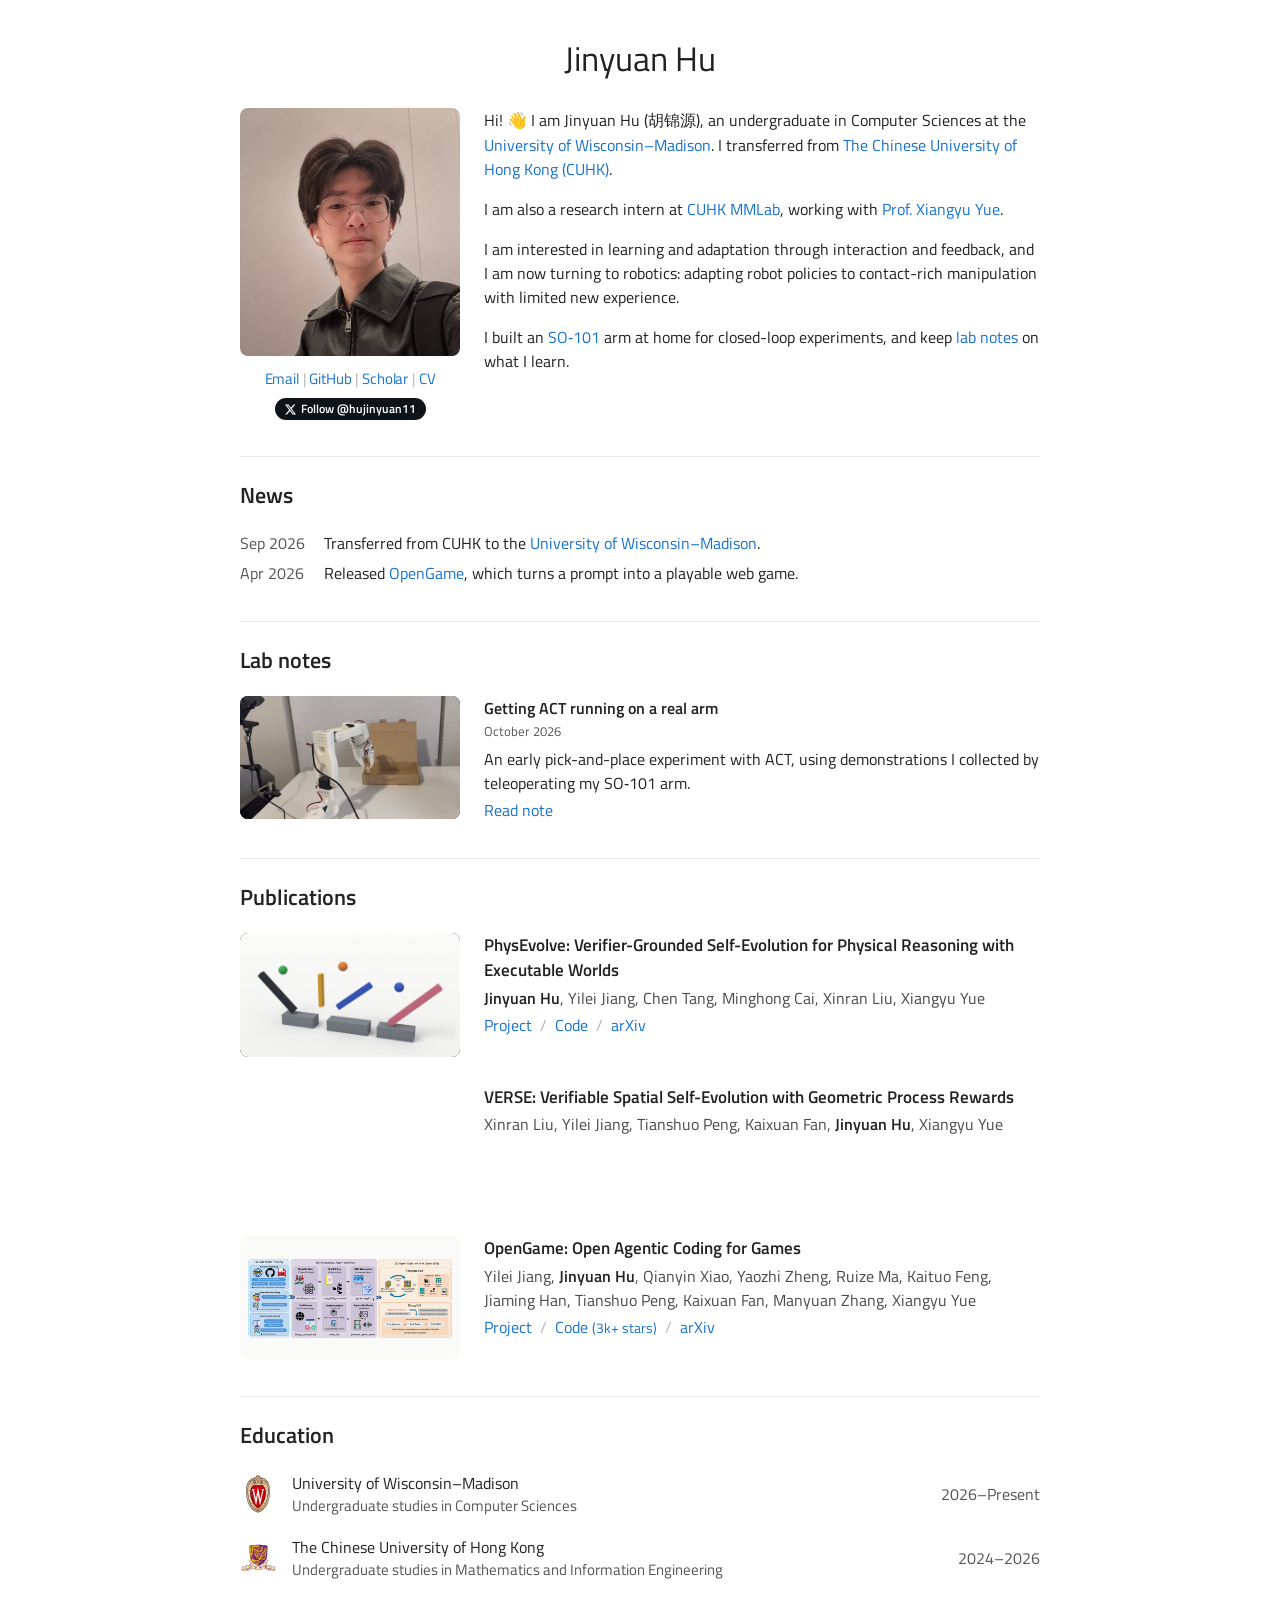
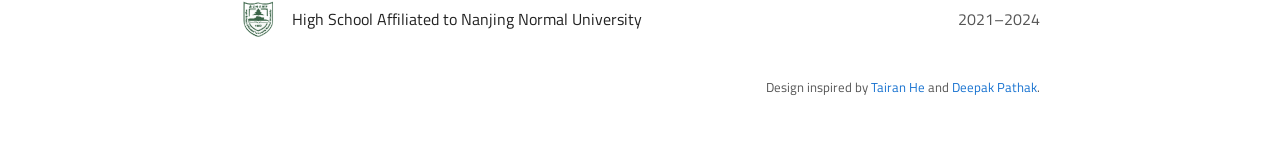
==== commit d909a3a7: "Add PhysEvolve arXiv link and re-render; refine bracket favicon - PhysEvolve: link arXiv 2610.34921 " ====
--- a/index.html
+++ b/index.html
@@ -47,7 +47,7 @@
             <img class="portrait" src="./assets/jinyuan-hu-440.jpg" srcset="./assets/jinyuan-hu-440.jpg 440w, ./assets/jinyuan-hu-660.jpg 660w" sizes="220px" alt="Jinyuan Hu" width="440" height="495" fetchpriority="high">
             <p class="contact"><a href="mailto:jhu489@wisc.edu">Email</a> <span aria-hidden="true">|</span> <a href="https://github.com/yelonhu">GitHub</a> <span aria-hidden="true">|</span> <a href="https://scholar.google.com/citations?user=PdNg6lgAAAAJ&amp;hl=en" aria-label="Google Scholar">Scholar</a> <span aria-hidden="true">|</span> <a href="./assets/cv.pdf?v=20261026">CV</a></p>
             <!-- Not linked until the account is public. -->
-            <p class="x-handle"><span><svg role="img" aria-label="X" viewBox="0 0 24 24"><path d="M18.901 1.153h3.68l-8.04 9.19L24 22.846h-7.406l-5.8-7.584-6.638 7.584H.474l8.6-9.83L0 1.154h7.594l5.243 6.932ZM17.61 20.644h2.039L6.486 3.24H4.298Z"/></svg>@hujinyuan11</span></p>
+            <p class="x-handle"><span><svg role="img" aria-label="X" viewBox="0 0 24 24"><path d="M18.901 1.153h3.68l-8.04 9.19L24 22.846h-7.406l-5.8-7.584-6.638 7.584H.474l8.6-9.83L0 1.154h7.594l5.243 6.932ZM17.61 20.644h2.039L6.486 3.24H4.298Z"/></svg>Follow @hujinyuan11</span></p>
           </div>
           <div class="bio">
             <p>Hi! <span aria-hidden="true">👋</span> I am Jinyuan Hu (<span class="chinese-name" lang="zh-Hans">胡锦源</span>), an undergraduate in Computer Sciences at the <a href="https://www.wisc.edu/">University of Wisconsin–Madison</a>. I transferred from <a href="https://www.cuhk.edu.hk/english/">The Chinese University of Hong Kong (CUHK)</a>.</p>
@@ -92,14 +92,14 @@
           <li>
             <article class="publication" aria-labelledby="physevolve-title">
               <div class="preview" data-preview data-label="PhysEvolve">
-                <img class="preview-poster" src="./assets/physevolve-preview-poster.jpg" alt="PhysEvolve physical simulation preview" width="960" height="540" loading="lazy">
-                <video id="physevolve-video" muted loop playsinline preload="none" poster="./assets/physevolve-preview-poster.jpg" data-src="./assets/physevolve-preview.mp4" aria-label="PhysEvolve physical simulation preview"></video>
+                <img class="preview-poster" src="./assets/physevolve-preview-poster.jpg?v=20261027" alt="PhysEvolve physical simulation preview" width="960" height="540" loading="lazy">
+                <video id="physevolve-video" muted loop playsinline preload="none" poster="./assets/physevolve-preview-poster.jpg?v=20261027" data-src="./assets/physevolve-preview.mp4?v=20261027" aria-label="PhysEvolve physical simulation preview"></video>
                 <button class="preview-toggle" type="button" aria-controls="physevolve-video" hidden>Play</button>
               </div>
               <div class="publication-info">
                 <h3 id="physevolve-title"><a href="https://yelonhu.github.io/physevolve-page/">PhysEvolve: Verifier-Grounded Self-Evolution for Physical Reasoning with Executable Worlds</a></h3>
                 <p class="authors"><strong>Jinyuan Hu</strong>, Yilei Jiang, Chen Tang, Minghong Cai, Xinran Liu, Xiangyu Yue</p>
-                <p class="paper-links"><a href="https://yelonhu.github.io/physevolve-page/">Project</a> <span aria-hidden="true">/</span> <a href="https://github.com/yelonhu/PhysEvolve">Code</a></p>
+                <p class="paper-links"><a href="https://yelonhu.github.io/physevolve-page/">Project</a> <span aria-hidden="true">/</span> <a href="https://github.com/yelonhu/PhysEvolve">Code</a> <span aria-hidden="true">/</span> <a href="https://arxiv.org/abs/2610.34921" aria-label="PhysEvolve on arXiv">arXiv</a></p>
               </div>
             </article>
           </li>
